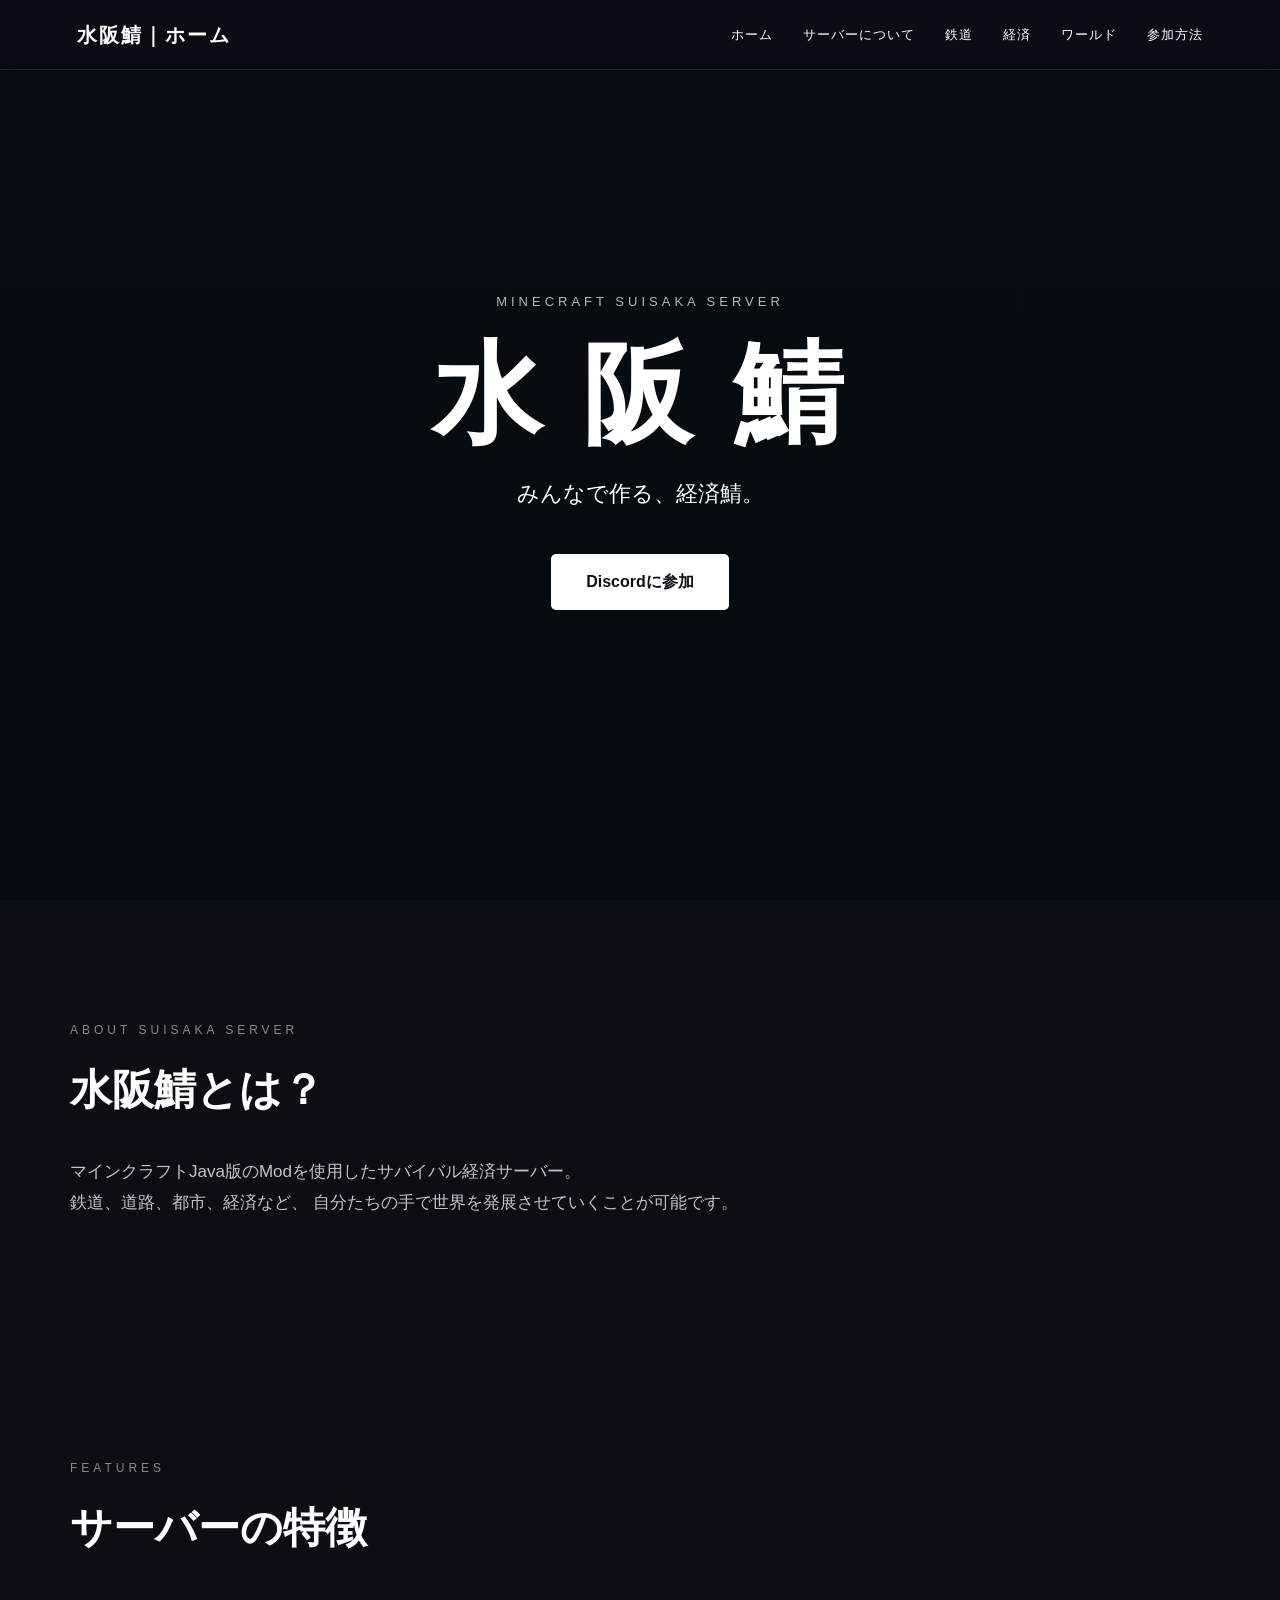
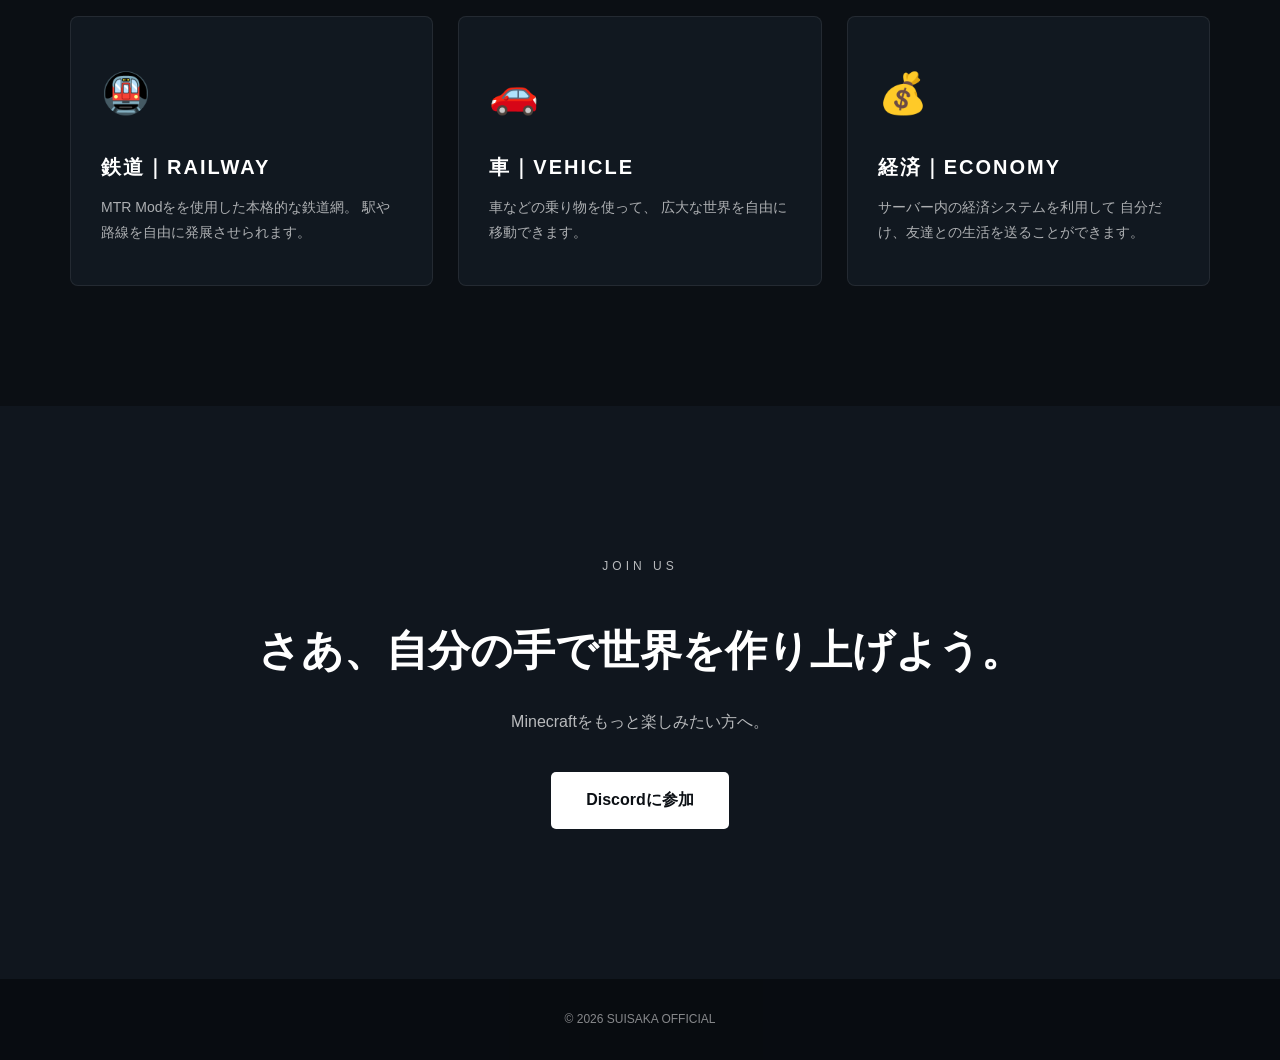
==== index.html @ e2258968 "Update index.html" ====
<!DOCTYPE html>
<html lang="ja">
<head>
    <meta charset="UTF-8">
    <meta name="viewport" content="width=device-width, initial-scale=1.0">

    <title>ホーム・水阪鯖</title>

    <link rel="stylesheet" href="style.css">
</head>

<body>

    <!-- ナビゲーション -->
<header class="header">

    <div class="logo">水阪鯖｜ホーム</div>

    <button class="menu-button" id="menuButton">
        ☰
    </button>

    <nav id="navMenu">
        <a href="index.html">ホーム</a>
        <a href="about.html">サーバーについて</a>
        <a href="railway.html">鉄道</a>
        <a href="economy.html">経済</a>
        <a href="world.html">ワールド</a>
        <a href="#join">参加方法</a>
    </nav>
</header>


    <!-- メインビジュアル -->
    <section id="home" class="hero">

        <div class="hero-content">

            <p class="subtitle">MINECRAFT SUISAKA SERVER</p>

            <h1>水 阪 鯖</h1>

            <p class="catchcopy">
                みんなで作る、経済鯖。
            </p>

            <a href="#join" class="button">
                Discordに参加
            </a>

        </div>

    </section>


    <!-- サーバー紹介 -->
    <section id="about" class="section">

        <p class="section-label">ABOUT SUISAKA SERVER</p>

        <h2>水阪鯖とは？</h2>

        <p class="description">
            マインクラフトJava版のModを使用したサバイバル経済サーバー。<br>
            鉄道、道路、都市、経済など、
            自分たちの手で世界を発展させていくことが可能です。
        </p>

    </section>


    <!-- 特徴 -->
    <section id="features" class="section">

        <p class="section-label">FEATURES</p>

        <h2>サーバーの特徴</h2>

        <div class="features">

            <div class="feature">
                <div class="icon">🚇</div>
                <h3>鉄道｜RAILWAY</h3>
                <p>
                    MTR Modをを使用した本格的な鉄道網。
                    駅や路線を自由に発展させられます。
                </p>
            </div>

            <div class="feature">
                <div class="icon">🚗</div>
                <h3>車｜VEHICLE</h3>
                <p>
                    車などの乗り物を使って、
                    広大な世界を自由に移動できます。
                </p>
            </div>

            <div class="feature">
                <div class="icon">💰</div>
                <h3>経済｜ECONOMY</h3>
                <p>
                    サーバー内の経済システムを利用して
                    自分だけ、友達との生活を送ることができます。
                </p>
            </div>

        </div>

    </section>


    <!-- 参加 -->
    <section id="join" class="join">

        <p class="section-label">JOIN US</p>

        <h2>さあ、自分の手で世界を作り上げよう。</h2>

        <p>
            Minecraftをもっと楽しみたい方へ。
        </p>

        <a href="#" class="button">
            Discordに参加
        </a>

    </section>


    <!-- フッター -->
    <footer>

        <p>© 2026 SUISAKA OFFICIAL</p>

    </footer>

    <script src="script.js"></script>

</body>
</html>
---- style.css ----
* {
    margin: 0;
    padding: 0;
    box-sizing: border-box;
}

html {
    scroll-behavior: smooth;
}

body {
    font-family: Arial, "Noto Sans JP", sans-serif;
    background: #0b0f14;
    color: #ffffff;
    line-height: 1.8;
}


/* HEADER */

.header {
    position: fixed;
    top: 0;
    left: 0;

    width: 100%;
    height: 70px;

    display: flex;
    align-items: center;
    justify-content: space-between;

    padding: 0 6%;

    background: rgba(11, 15, 20, 0.85);
    backdrop-filter: blur(10px);

    border-bottom: 1px solid rgba(255,255,255,0.1);

    z-index: 100;
}

.logo {
    font-size: 20px;
    font-weight: bold;
    letter-spacing: 2px;
}

nav {
    display: flex;
    gap: 30px;
}

nav a {
    color: white;
    text-decoration: none;
    font-size: 13px;
    letter-spacing: 1px;

    transition: 0.3s;
}

nav a:hover {
    opacity: 0.6;
}


/* HERO */

.hero {
    min-height: 100vh;

    display: flex;
    align-items: center;
    justify-content: center;

    text-align: center;

    padding: 120px 20px;

    background:
        linear-gradient(
            rgba(5, 10, 15, 0.65),
            rgba(5, 10, 15, 0.9)
        ),
        url("images/hero.jpg");

    background-size: cover;
    background-position: center;
}

.hero-content {
    max-width: 900px;
}

.subtitle {
    font-size: 13px;
    letter-spacing: 4px;
    opacity: 0.7;

    margin-bottom: 20px;
}

.hero h1 {
    font-size: clamp(50px, 9vw, 110px);
    letter-spacing: 5px;
    line-height: 1.1;

    margin-bottom: 20px;
}

.catchcopy {
    font-size: 22px;
    margin-bottom: 40px;
}


/* BUTTON */

.button {
    display: inline-block;

    padding: 14px 35px;

    background: white;
    color: #0b0f14;

    text-decoration: none;

    font-weight: bold;

    border-radius: 5px;

    transition: 0.3s;
}

.button:hover {
    transform: translateY(-3px);
    opacity: 0.85;
}


/* SECTION */

.section {
    max-width: 1200px;

    margin: auto;

    padding: 120px 30px;
}

.section-label {
    font-size: 12px;
    letter-spacing: 4px;
    opacity: 0.5;

    margin-bottom: 10px;
}

h2 {
    font-size: 42px;
    margin-bottom: 30px;
}

.description {
    font-size: 17px;
    opacity: 0.75;
}


/* FEATURES */

.features {
    display: grid;

    grid-template-columns:
        repeat(3, 1fr);

    gap: 25px;

    margin-top: 50px;
}

.feature {
    padding: 40px 30px;

    background: #111820;

    border: 1px solid rgba(255,255,255,0.08);

    border-radius: 8px;

    transition: 0.3s;
}

.feature:hover {
    transform: translateY(-5px);
}

.icon {
    font-size: 40px;

    margin-bottom: 20px;
}

.feature h3 {
    font-size: 20px;
    letter-spacing: 2px;

    margin-bottom: 10px;
}

.feature p {
    opacity: 0.65;
    font-size: 14px;
}


/* JOIN */

.join {
    text-align: center;

    padding: 150px 20px;

    background: #10161e;
}

.join h2 {
    margin-bottom: 20px;
}

.join p {
    opacity: 0.7;

    margin-bottom: 35px;
}


/* FOOTER */

footer {
    text-align: center;

    padding: 30px;

    background: #070a0e;

    font-size: 12px;

    opacity: 0.5;
}


/* MOBILE */

@media (max-width: 700px) {

    .header {
        padding: 0 20px;
    }

    nav {
        display: none;
    }

    .features {
        grid-template-columns: 1fr;
    }

    h2 {
        font-size: 32px;
    }

}
/* =========================
   ABOUT PAGE
========================= */

.page-hero {
    min-height: 65vh;
    display: flex;
    align-items: center;
    justify-content: center;
    text-align: center;
    padding: 160px 20px 100px;

    background:
        linear-gradient(
            rgba(5,10,15,.7),
            rgba(5,10,15,.95)
        ),
        url("images/hero.jpg");

    background-size: cover;
    background-position: center;
}

.page-hero h1 {
    font-size: clamp(45px, 7vw, 80px);
    letter-spacing: 3px;
    margin-bottom: 15px;
}

.page-hero p:not(.section-label) {
    font-size: 18px;
    opacity: .7;
}

.section strong {
    color: #fff;
}
/* =========================
   RAILWAY PAGE
========================= */

.railway-section {
    max-width: 1200px;
    margin: auto;
    padding: 100px 30px;
}

.railway-section-header {
    margin-bottom: 45px;
}

.railway-section-header h2 {
    margin-bottom: 0;
}


/* Empty Section */

.railway-empty {
    padding: 70px 30px;

    text-align: center;

    background: #111820;

    border: 1px solid rgba(255,255,255,.08);

    border-radius: 8px;

    transition: .3s;
}

.railway-empty:hover {
    transform: translateY(-5px);
    border-color: rgba(255,255,255,.15);
}

.railway-empty-icon {
    font-size: 45px;
    margin-bottom: 20px;
}

.railway-empty h3 {
    font-size: 24px;
    margin-bottom: 12px;
}

.railway-empty p {
    max-width: 600px;
    margin: auto;

    font-size: 14px;

    opacity: .55;
}


/* Railway Page Mobile */

@media (max-width: 700px) {

    .railway-section {
        padding: 80px 20px;
    }

    .railway-empty {
        padding: 55px 20px;
    }

}
/* =========================
   ECONOMY PAGE
========================= */

.economy-section {
    max-width: 1200px;
    margin: auto;
    padding: 100px 30px;
}

.economy-section-header {
    margin-bottom: 45px;
}

.economy-section-header h2 {
    margin-bottom: 0;
}

.economy-empty {
    padding: 70px 30px;
    text-align: center;

    background: #111820;

    border: 1px solid rgba(255,255,255,.08);

    border-radius: 8px;

    transition: .3s;
}

.economy-empty:hover {
    transform: translateY(-5px);

    border-color: rgba(255,255,255,.15);
}

.economy-empty h3 {
    font-size: 24px;

    margin-bottom: 12px;
}

.economy-empty p {
    max-width: 600px;

    margin: auto;

    font-size: 14px;

    opacity: .55;
}


/* =========================
   MOBILE
========================= */

@media (max-width: 700px) {

    .economy-section {
        padding: 80px 20px;
    }

    .economy-empty {
        padding: 55px 20px;
    }

}
/* =========================
   WORLD PAGE
========================= */

.world-section {
    max-width: 1200px;
    margin: auto;
    padding: 100px 30px;
}

.world-section-header {
    margin-bottom: 45px;
}

.world-section-header h2 {
    margin-bottom: 0;
}

.world-empty {
    padding: 70px 30px;
    text-align: center;

    background: #111820;

    border: 1px solid rgba(255,255,255,.08);

    border-radius: 8px;

    transition: .3s;
}

.world-empty:hover {
    transform: translateY(-5px);

    border-color: rgba(255,255,255,.15);
}

.world-empty h3 {
    font-size: 24px;

    margin-bottom: 12px;
}

.world-empty p {
    max-width: 600px;

    margin: auto;

    font-size: 14px;

    opacity: .55;
}


/* =========================
   MOBILE
========================= */

@media (max-width: 700px) {

    .world-section {
        padding: 80px 20px;
    }

    .world-empty {
        padding: 55px 20px;
    }

}
/* =========================
   JOIN PAGE
========================= */

.join-section {
    max-width: 1200px;
    margin: auto;
    padding: 100px 30px;
}

.join-section-header {
    margin-bottom: 45px;
}

.join-section-header h2 {
    margin-bottom: 0;
}

.join-empty {
    padding: 70px 30px;
    text-align: center;

    background: #111820;

    border: 1px solid rgba(255,255,255,.08);

    border-radius: 8px;

    transition: .3s;
}

.join-empty:hover {
    transform: translateY(-5px);

    border-color: rgba(255,255,255,.15);
}

.join-empty h3 {
    font-size: 24px;

    margin-bottom: 12px;
}

.join-empty p {
    max-width: 600px;

    margin: 0 auto 30px;

    font-size: 14px;

    opacity: .55;
}

.join-placeholder {
    opacity: .6;
    cursor: default;
}


/* =========================
   MOBILE MENU
========================= */

.menu-button {
    display: none;
    background: none;
    border: none;
    color: #fff;
    font-size: 30px;
    cursor: pointer;
    padding: 5px;
}


/* =========================
   SMARTPHONE
========================= */

@media (max-width: 700px) {

    .header {
        height: 65px;
        padding: 0 20px;
    }

    .logo {
        font-size: 18px;
    }

    .menu-button {
        display: block;
        z-index: 200;
    }

    #navMenu {
        display: none;

        position: absolute;
        top: 65px;
        left: 0;

        width: 100%;

        flex-direction: column;
        gap: 0;

        background: rgba(11, 15, 20, 0.97);

        border-bottom: 1px solid rgba(255,255,255,.1);

        backdrop-filter: blur(10px);

        z-index: 150;
    }

    #navMenu.active {
        display: flex !important;
    }

    #navMenu a {
        display: block;
        width: 100%;

        padding: 18px 25px;

        border-bottom: 1px solid rgba(255,255,255,.06);

        font-size: 14px;
    }

    #navMenu a:hover {
        background: rgba(255,255,255,.05);
        opacity: 1;
    }

}
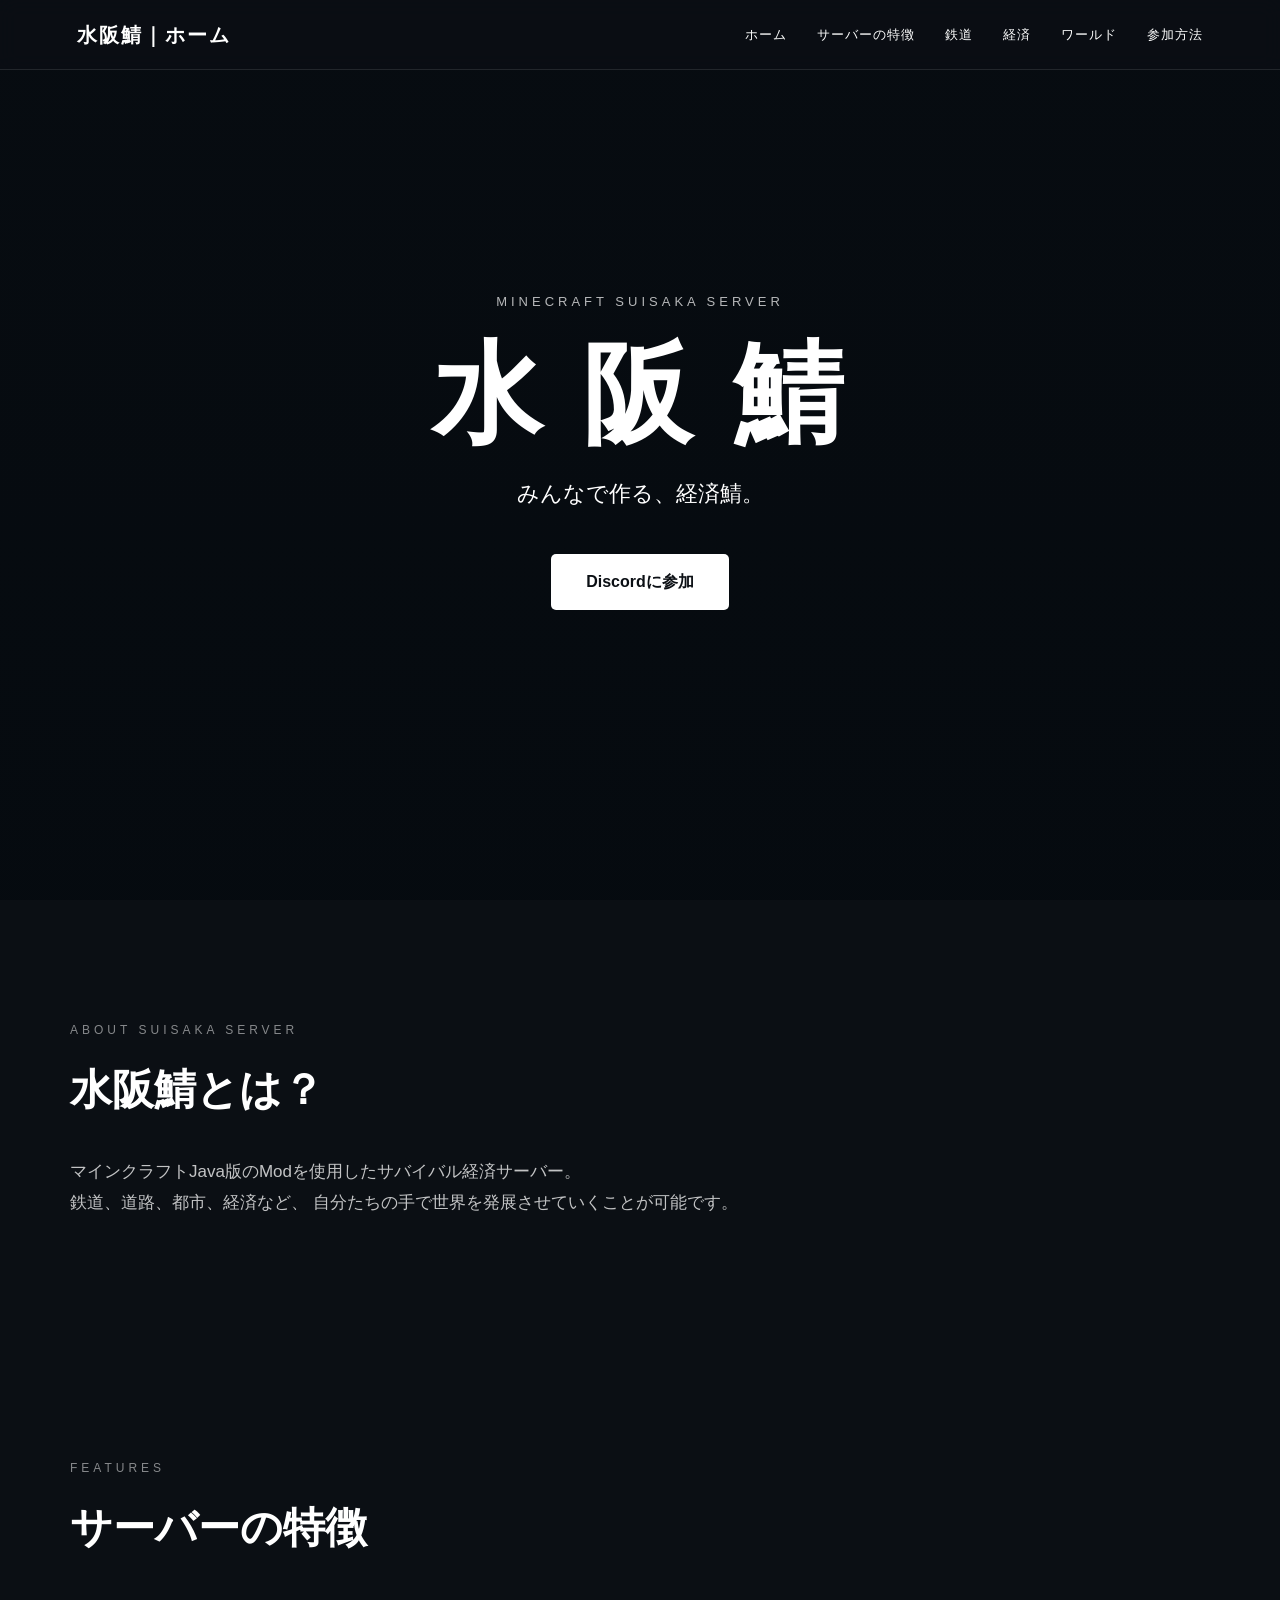
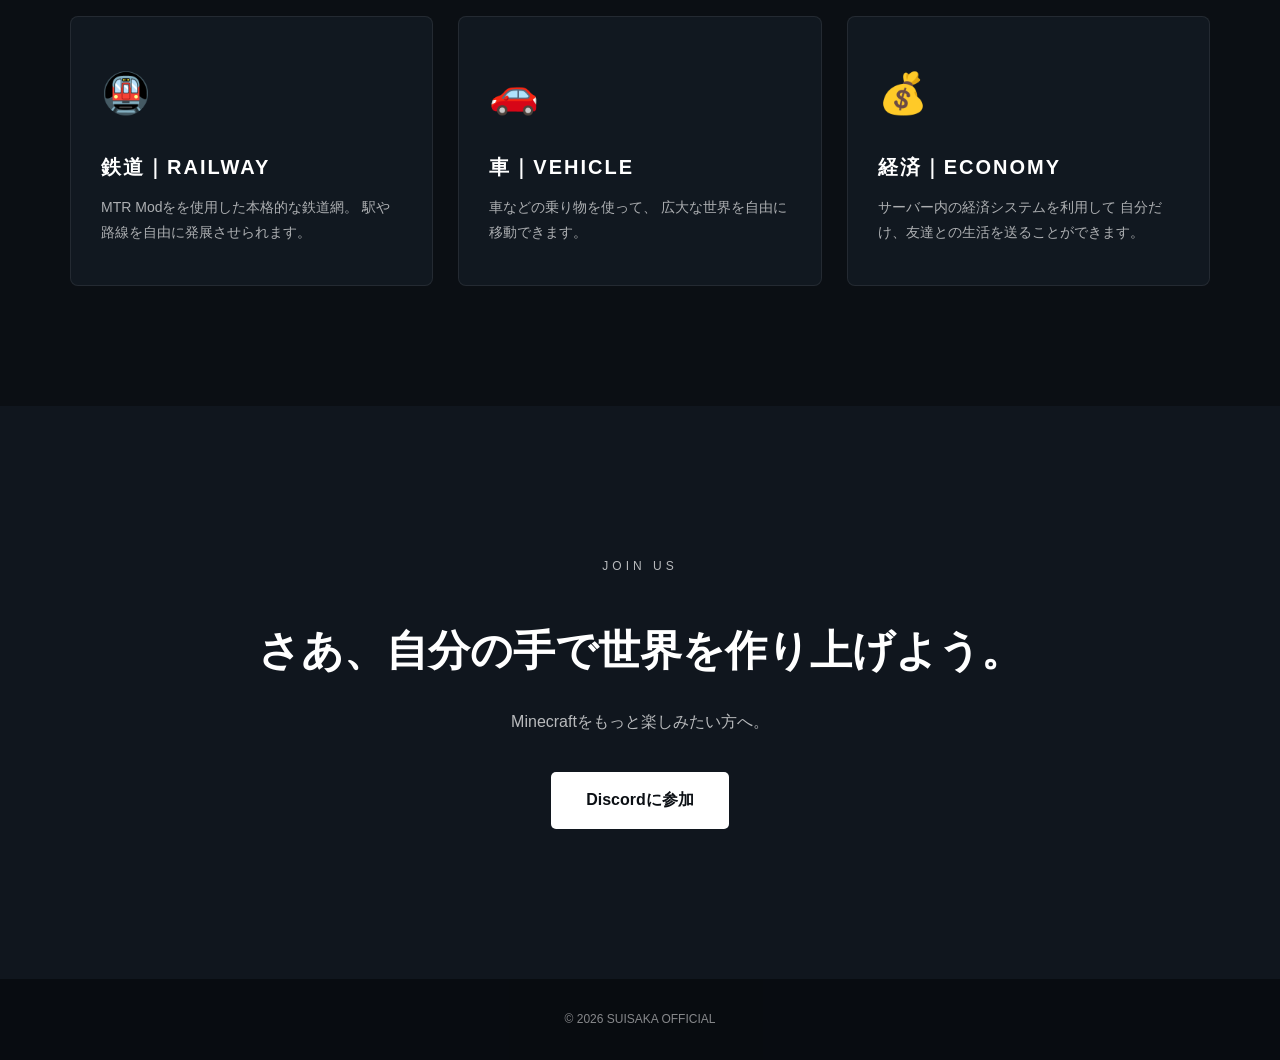
==== commit a4ab7295: "Update index.html" ====
--- a/index.html
+++ b/index.html
@@ -22,7 +22,7 @@
 
     <nav id="navMenu">
         <a href="index.html">ホーム</a>
-        <a href="about.html">サーバーについて</a>
+        <a href="about.html">サーバーの特徴</a>
         <a href="railway.html">鉄道</a>
         <a href="economy.html">経済</a>
         <a href="world.html">ワールド</a>
@@ -134,8 +134,13 @@
         <p>© 2026 SUISAKA OFFICIAL</p>
 
     </footer>
+<script>
+    const menuButton = document.getElementById("menuButton");
+    const navMenu = document.getElementById("navMenu");
 
-    <script src="script.js"></script>
-
+    menuButton.addEventListener("click", () => {
+        navMenu.classList.toggle("active");
+    });
+</script>
 </body>
 </html>
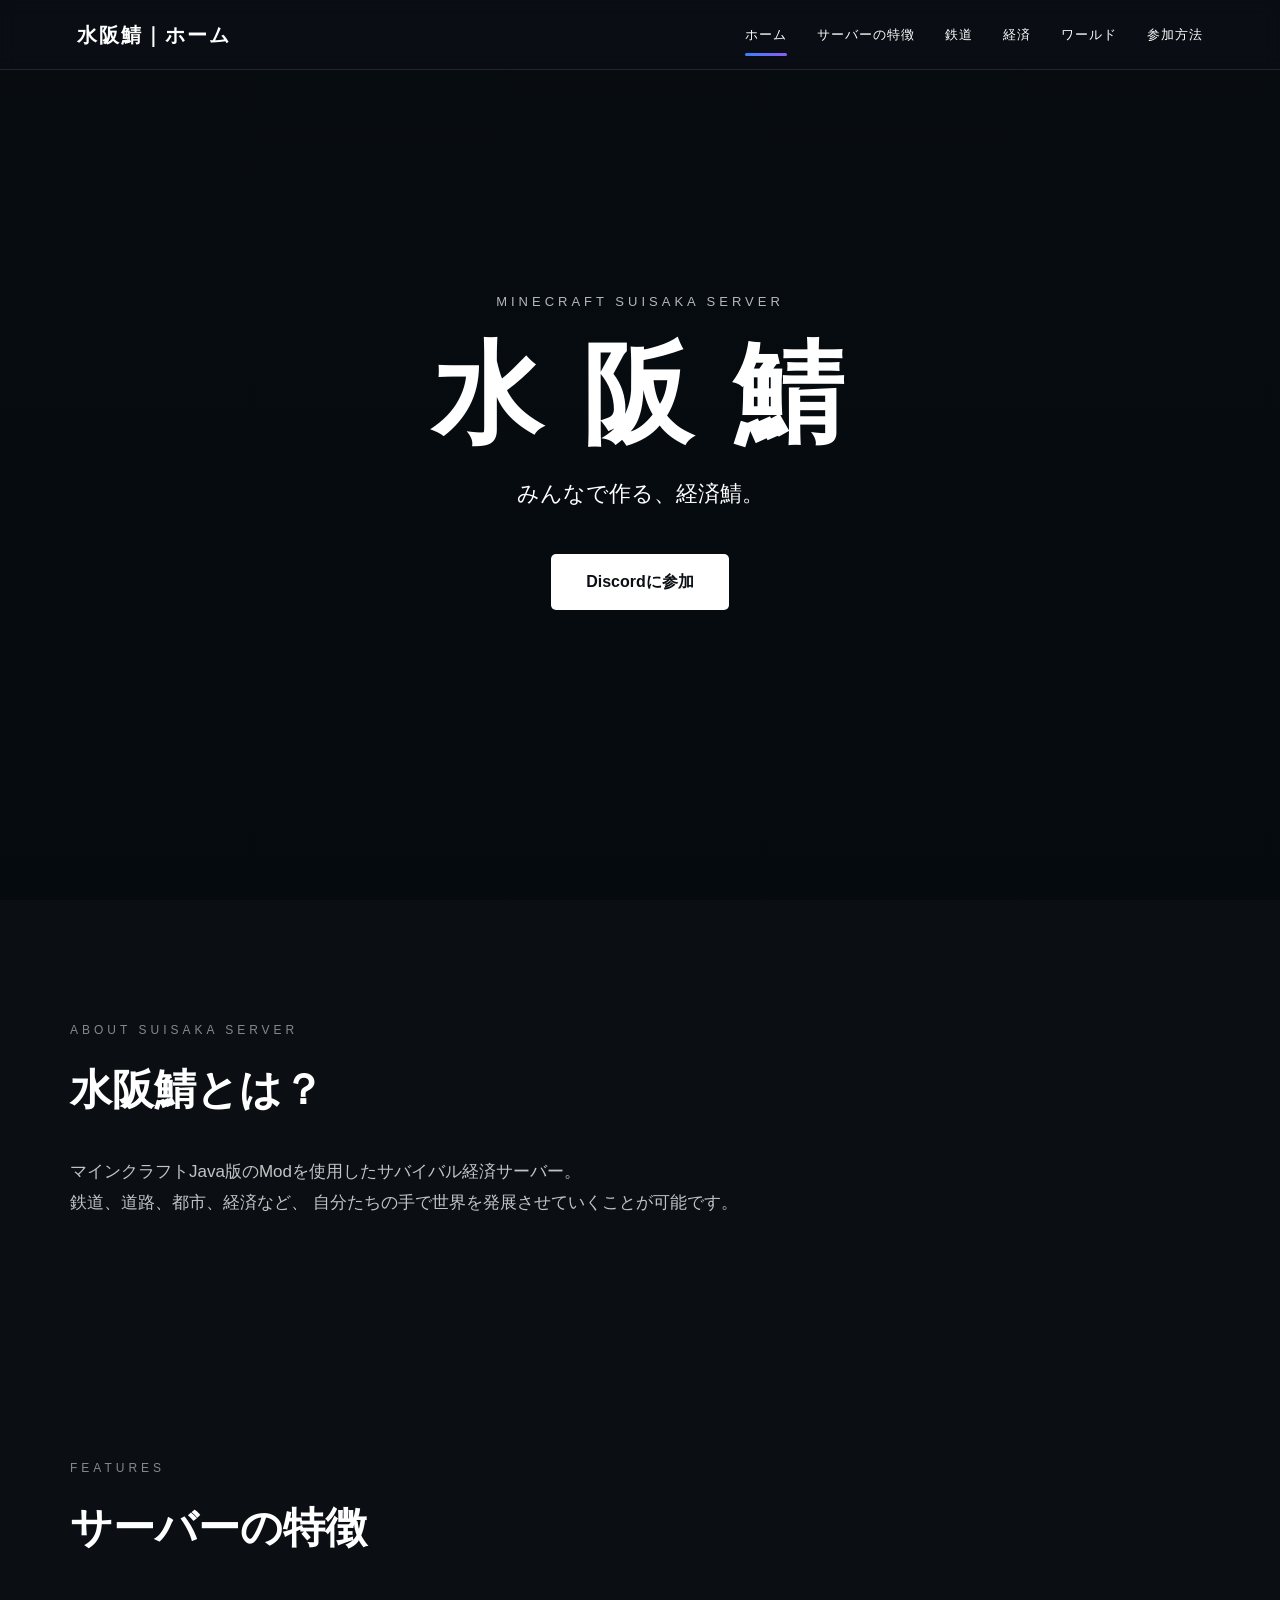
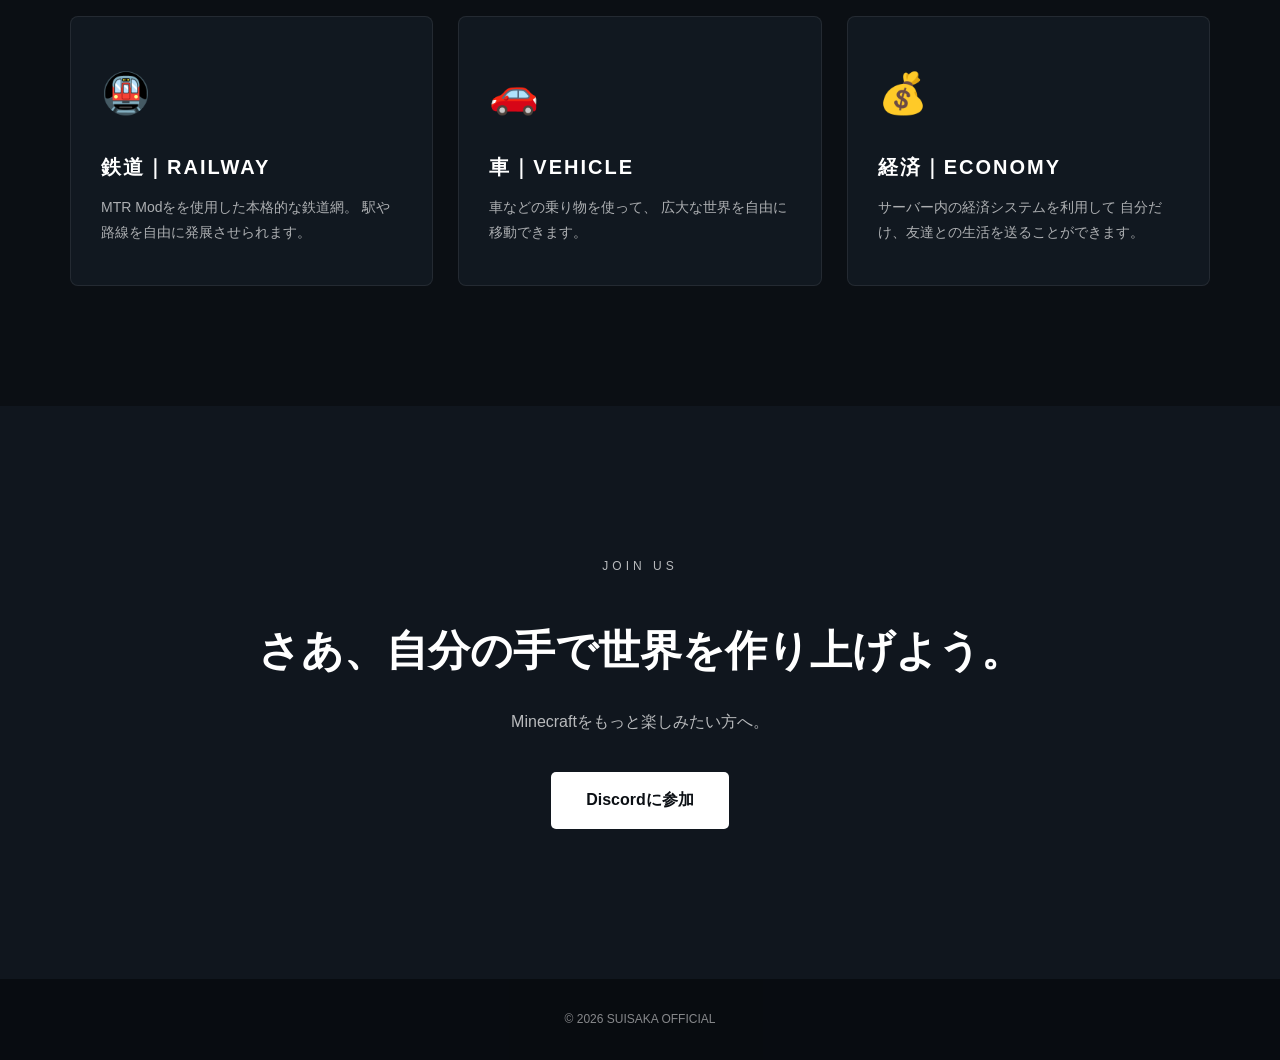
==== commit e86c2520: "Update index.html" ====
--- a/index.html
+++ b/index.html
@@ -21,7 +21,7 @@
     </button>
 
     <nav id="navMenu">
-        <a href="index.html">ホーム</a>
+        <a href="index.html" class="active">ホーム</a>
         <a href="about.html">サーバーの特徴</a>
         <a href="railway.html">鉄道</a>
         <a href="economy.html">経済</a>
--- a/style.css
+++ b/style.css
@@ -658,3 +658,33 @@
     }
 
 }
+/* =========================
+   ACTIVE MENU
+========================= */
+
+@media (min-width: 701px) {
+
+    nav a {
+        position: relative;
+    }
+
+    nav a.active::after {
+        content: "";
+
+        position: absolute;
+        left: 0;
+        bottom: -10px;
+
+        width: 100%;
+        height: 3px;
+
+        background: linear-gradient(
+            90deg,
+            #3b82f6,
+            #8b5cf6
+        );
+
+        border-radius: 10px;
+    }
+
+}
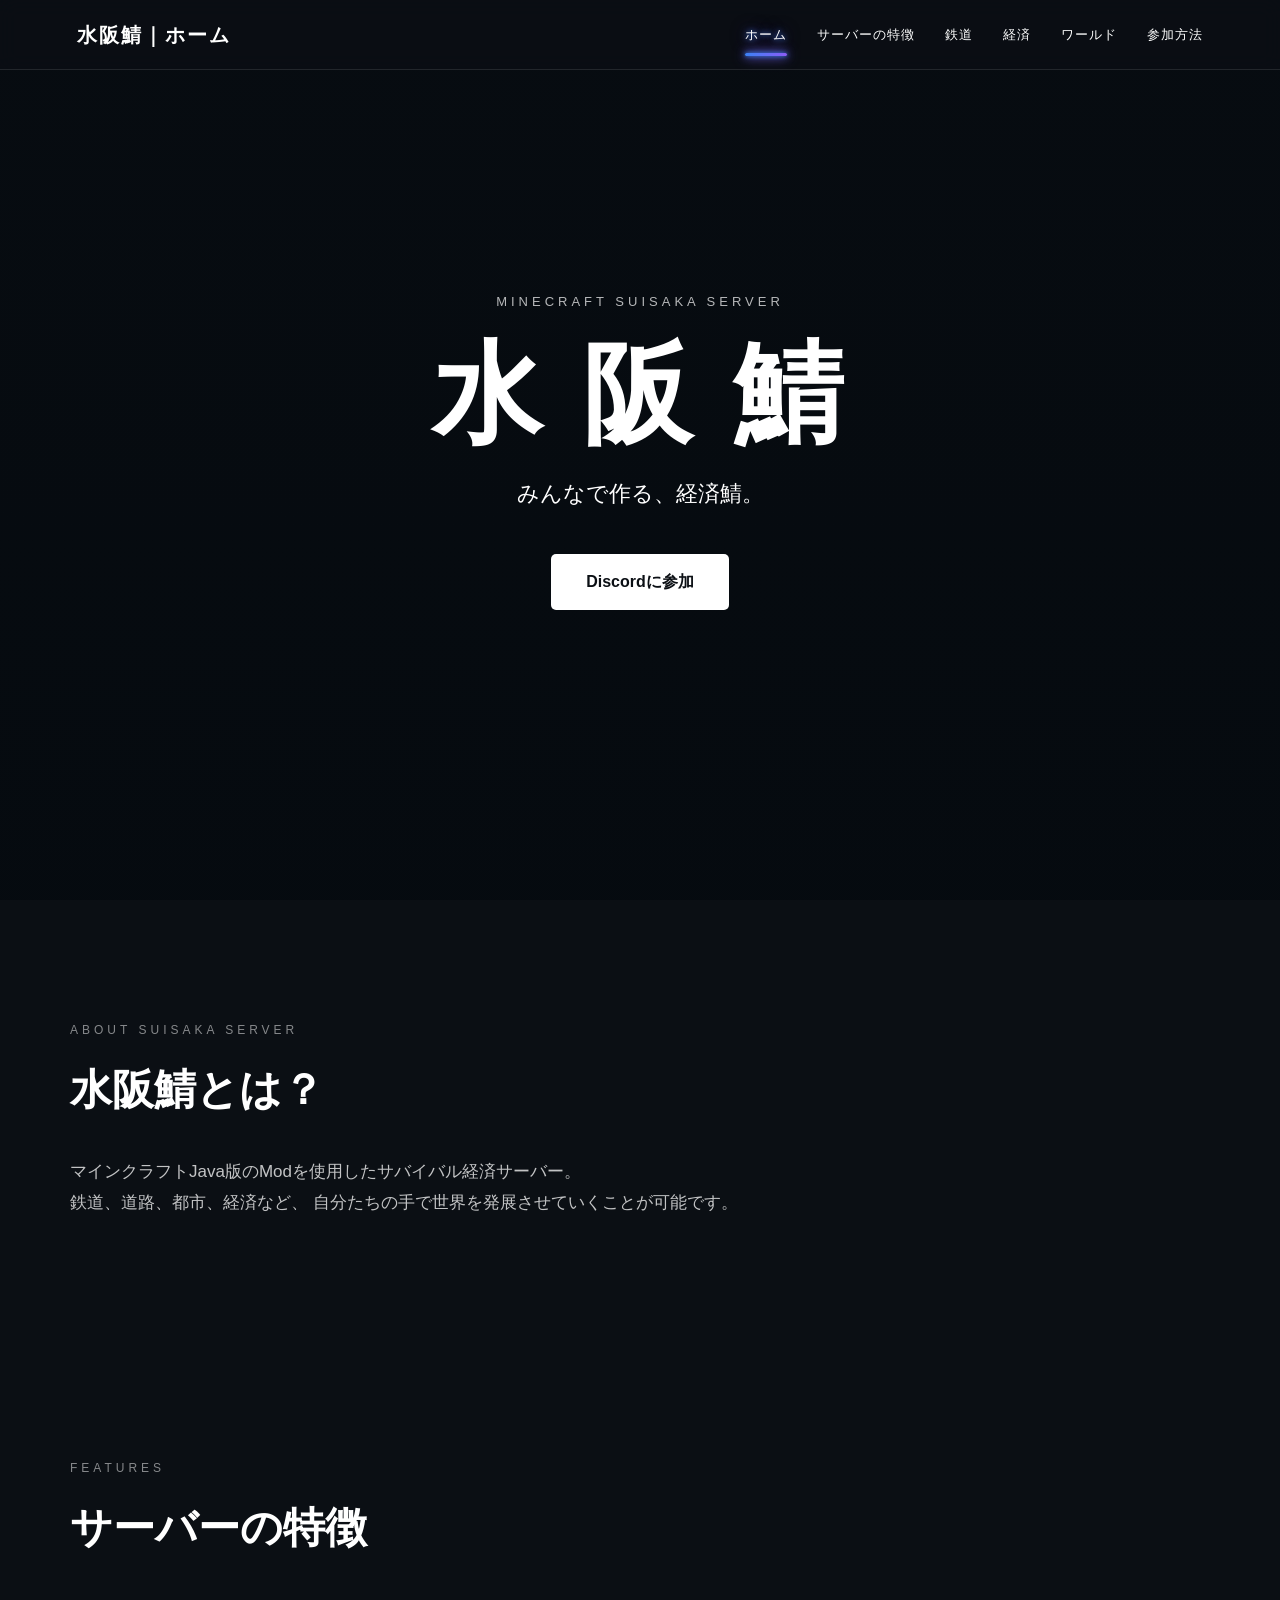
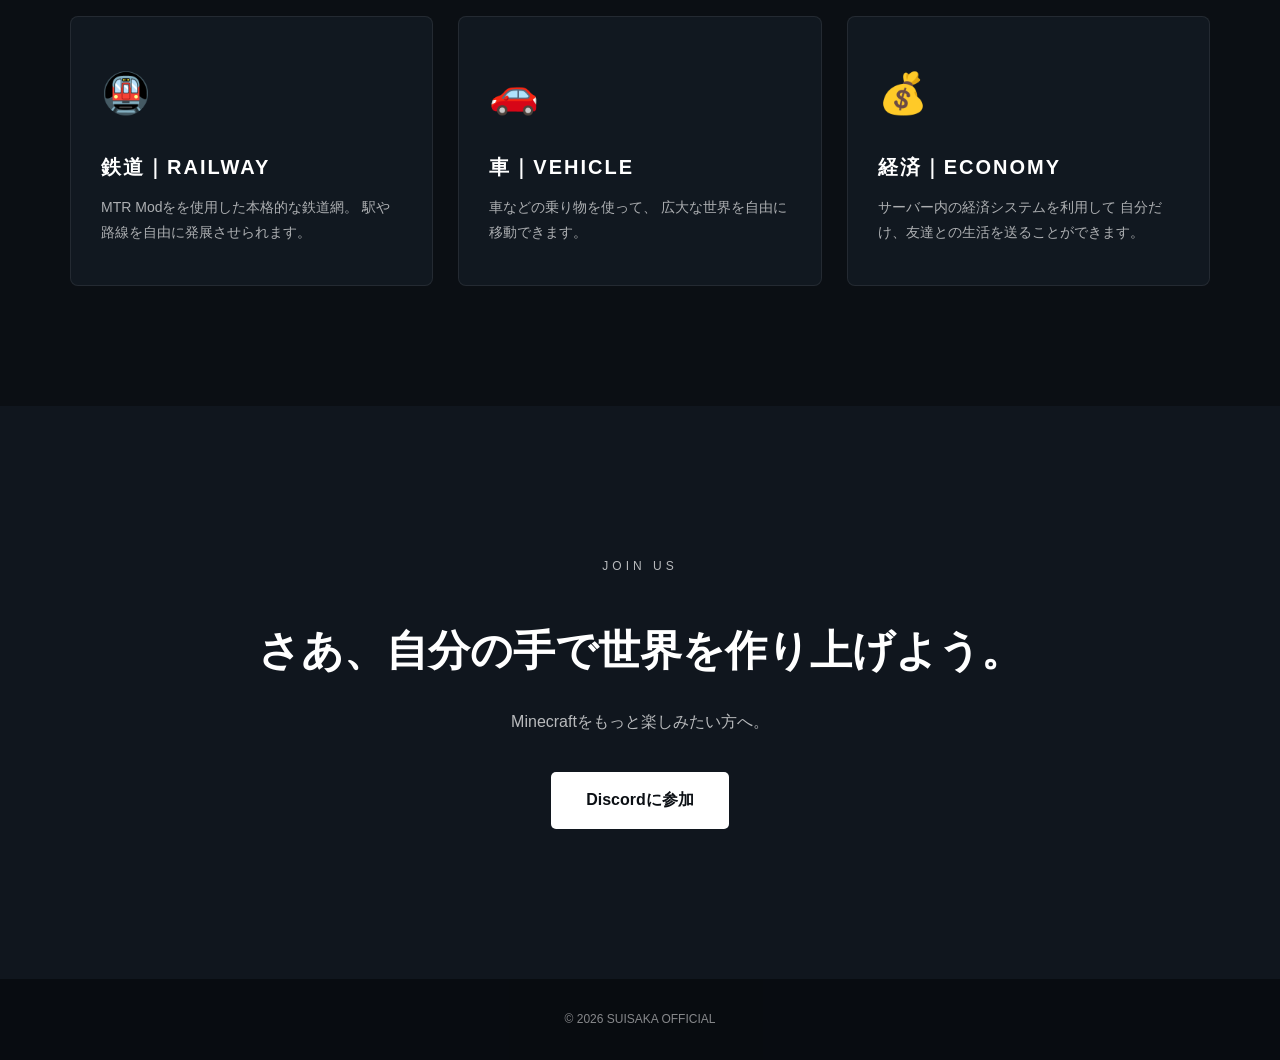
==== commit ed116710: "Update index.html" ====
--- a/index.html
+++ b/index.html
@@ -26,7 +26,7 @@
         <a href="railway.html">鉄道</a>
         <a href="economy.html">経済</a>
         <a href="world.html">ワールド</a>
-        <a href="#join">参加方法</a>
+        <a href="join.html">参加方法</a>
     </nav>
 </header>
 
--- a/style.css
+++ b/style.css
@@ -369,7 +369,76 @@
 
     opacity: .55;
 }
-
+/* =========================
+   RAILWAY CARDS
+========================= */
+
+.railway-cards {
+    display: flex;
+    flex-direction: column;
+    gap: 25px;
+}
+
+.railway-card {
+    display: flex;
+    align-items: center;
+
+    width: 100%;
+    min-height: 150px;
+
+    padding: 30px 45px;
+
+    background: #111820;
+    border: 1px solid rgba(255,255,255,.08);
+    border-radius: 10px;
+
+    color: #fff;
+    text-decoration: none;
+
+    transition: .3s;
+}
+
+.railway-card:hover {
+    transform: translateX(8px);
+
+    border-color: rgba(139, 92, 246, .5);
+
+    box-shadow:
+        0 0 15px rgba(59, 130, 246, .15),
+        0 0 30px rgba(139, 92, 246, .1);
+}
+
+.railway-card-icon {
+    font-size: 50px;
+    margin-right: 30px;
+}
+
+.railway-card h3 {
+    font-size: 32px;
+    font-weight: bold;
+    margin: 0;
+}
+
+
+/* スマートフォン */
+
+@media (max-width: 700px) {
+
+    .railway-card {
+        min-height: 120px;
+        padding: 25px 25px;
+    }
+
+    .railway-card-icon {
+        font-size: 38px;
+        margin-right: 20px;
+    }
+
+    .railway-card h3 {
+        font-size: 24px;
+    }
+
+}
 
 /* Railway Page Mobile */
 
@@ -664,20 +733,44 @@
 
 @media (min-width: 701px) {
 
+    /* メニュー全体 */
     nav a {
         position: relative;
-    }
+        transition:
+            color 0.3s ease,
+            text-shadow 0.3s ease;
+    }
+
+    /* =========================
+       選択中の文字
+    ========================= */
+
+    nav a.active {
+        color: #ffffff;
+
+        /* 青〜紫の光 */
+        text-shadow:
+            0 0 5px rgba(59, 130, 246, 0.8),
+            0 0 10px rgba(99, 102, 241, 0.7),
+            0 0 18px rgba(139, 92, 246, 0.5);
+    }
+
+    /* =========================
+       選択中の下線
+    ========================= */
 
     nav a.active::after {
         content: "";
 
         position: absolute;
+
         left: 0;
         bottom: -10px;
 
         width: 100%;
         height: 3px;
 
+        /* 青 → 紫 */
         background: linear-gradient(
             90deg,
             #3b82f6,
@@ -685,6 +778,43 @@
         );
 
         border-radius: 10px;
-    }
-
-}
+
+        /* 下線を発光 */
+        box-shadow:
+            0 0 4px #3b82f6,
+            0 0 8px #6366f1,
+            0 0 14px #8b5cf6;
+    }
+
+}
+/* =========================
+   JOIN TEXT
+========================= */
+
+.join-text {
+    max-width: 700px;
+    margin: 0 auto 30px;
+    font-size: 14px;
+    opacity: .65;
+}
+
+.join-list {
+    max-width: 700px;
+    margin: 0 auto;
+    text-align: left;
+}
+
+.join-list p {
+    margin-bottom: 14px;
+    font-size: 14px;
+    opacity: .75;
+}
+
+.join-list .note {
+    margin-top: 20px;
+    padding: 12px 15px;
+    background: rgba(139, 92, 246, 0.08);
+    border-left: 3px solid #8b5cf6;
+    border-radius: 4px;
+    opacity: .7;
+}
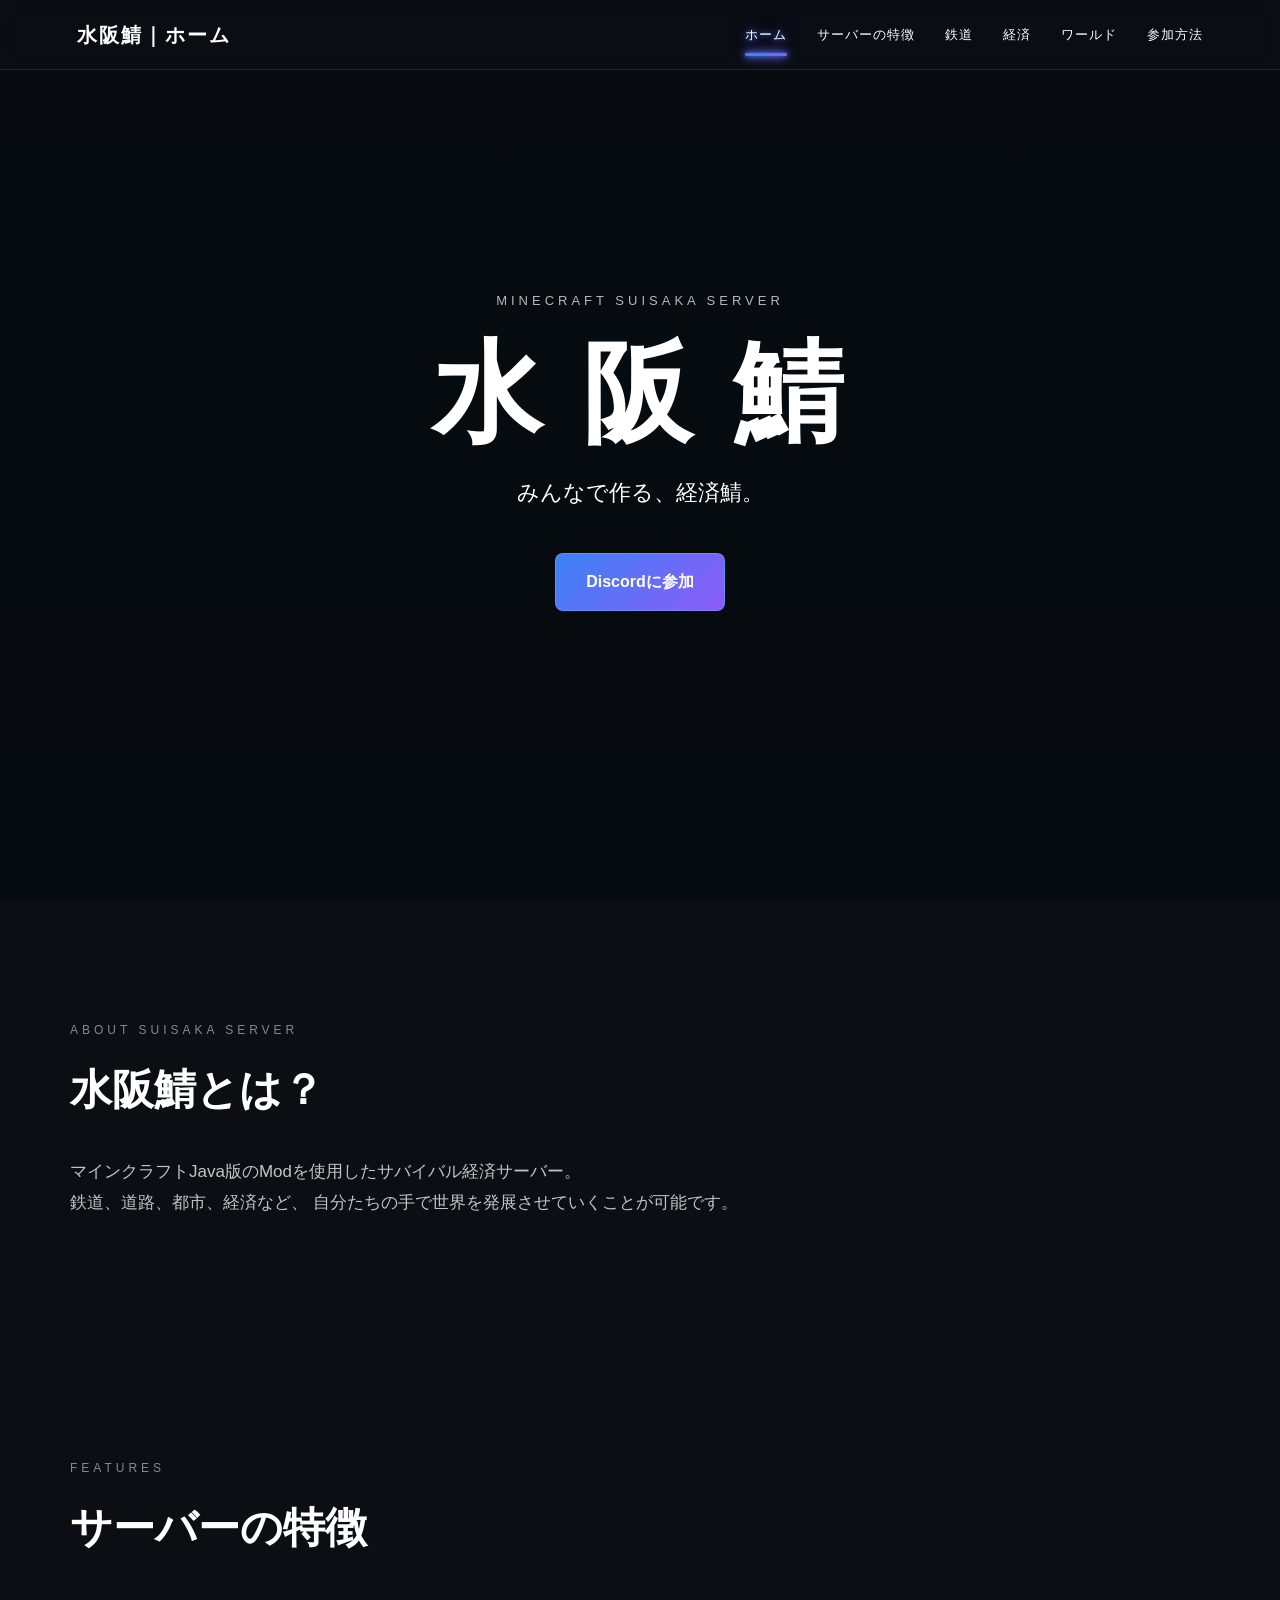
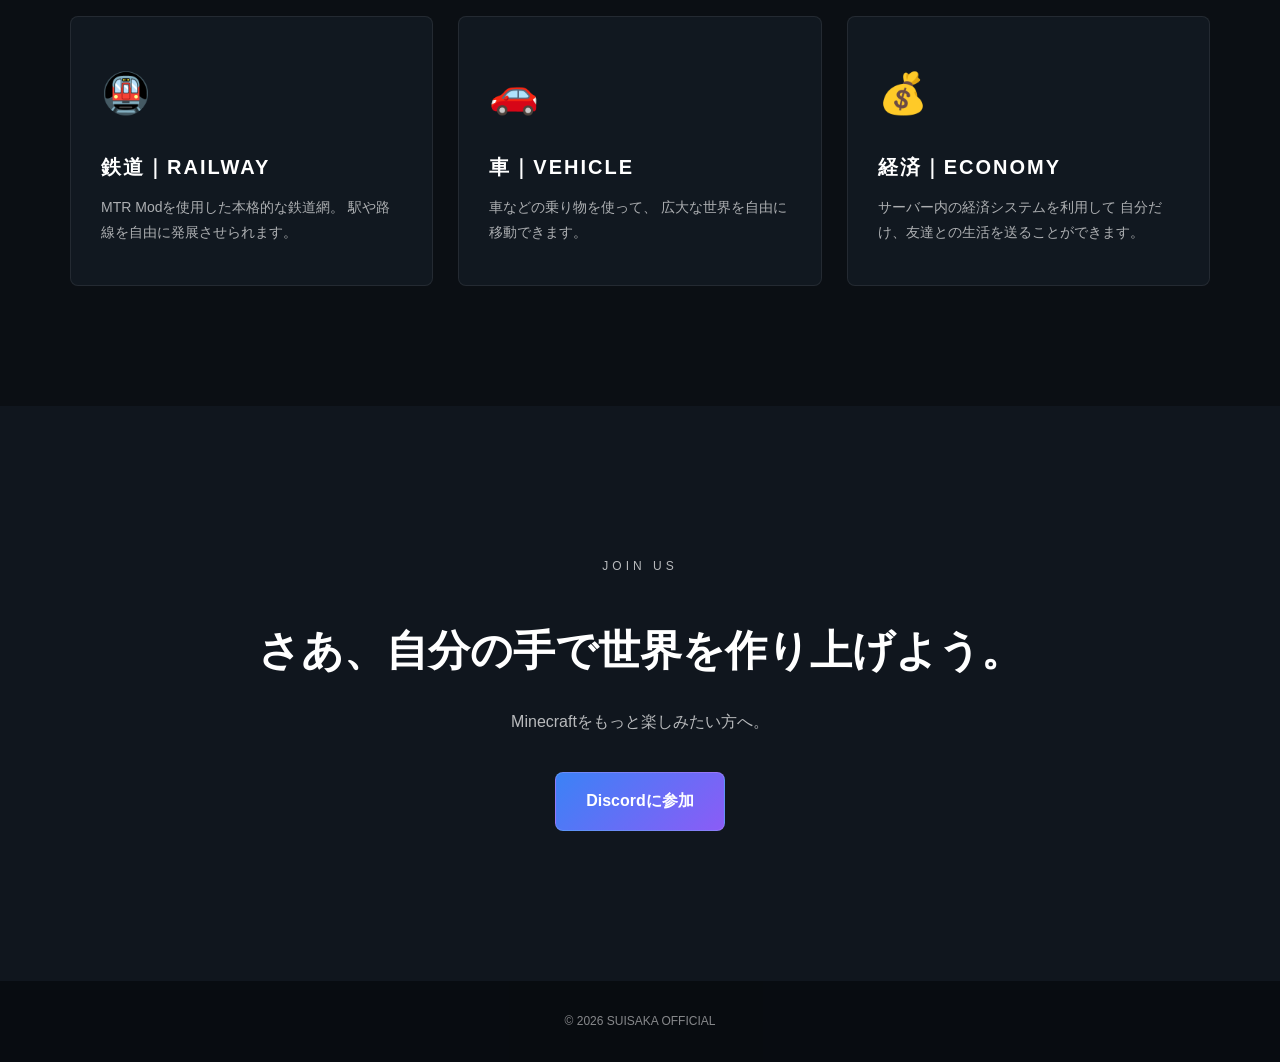
==== commit 7d41babb: "Update index.html" ====
--- a/index.html
+++ b/index.html
@@ -82,7 +82,7 @@
                 <div class="icon">🚇</div>
                 <h3>鉄道｜RAILWAY</h3>
                 <p>
-                    MTR Modをを使用した本格的な鉄道網。
+                    MTR Modを使用した本格的な鉄道網。
                     駅や路線を自由に発展させられます。
                 </p>
             </div>
--- a/style.css
+++ b/style.css
@@ -119,26 +119,37 @@
 
 .button {
     display: inline-block;
-
-    padding: 14px 35px;
-
-    background: white;
-    color: #0b0f14;
-
+    padding: 14px 30px;
+
+    background: linear-gradient(135deg, #3b82f6, #8b5cf6);
+
+    color: #fff;
     text-decoration: none;
-
     font-weight: bold;
 
-    border-radius: 5px;
-
-    transition: 0.3s;
+    border-radius: 8px;
+
+    border: 1px solid rgba(255, 255, 255, 0.15);
+
+    box-shadow:
+        0 0 0 rgba(59, 130, 246, 0);
+
+    transition:
+        transform 0.3s ease,
+        box-shadow 0.3s ease,
+        filter 0.3s ease;
 }
 
 .button:hover {
     transform: translateY(-3px);
-    opacity: 0.85;
-}
-
+
+    filter: brightness(1.1);
+
+    box-shadow:
+        0 0 10px rgba(59, 130, 246, 0.7),
+        0 0 25px rgba(99, 102, 241, 0.6),
+        0 0 45px rgba(139, 92, 246, 0.45);
+}
 
 /* SECTION */
 
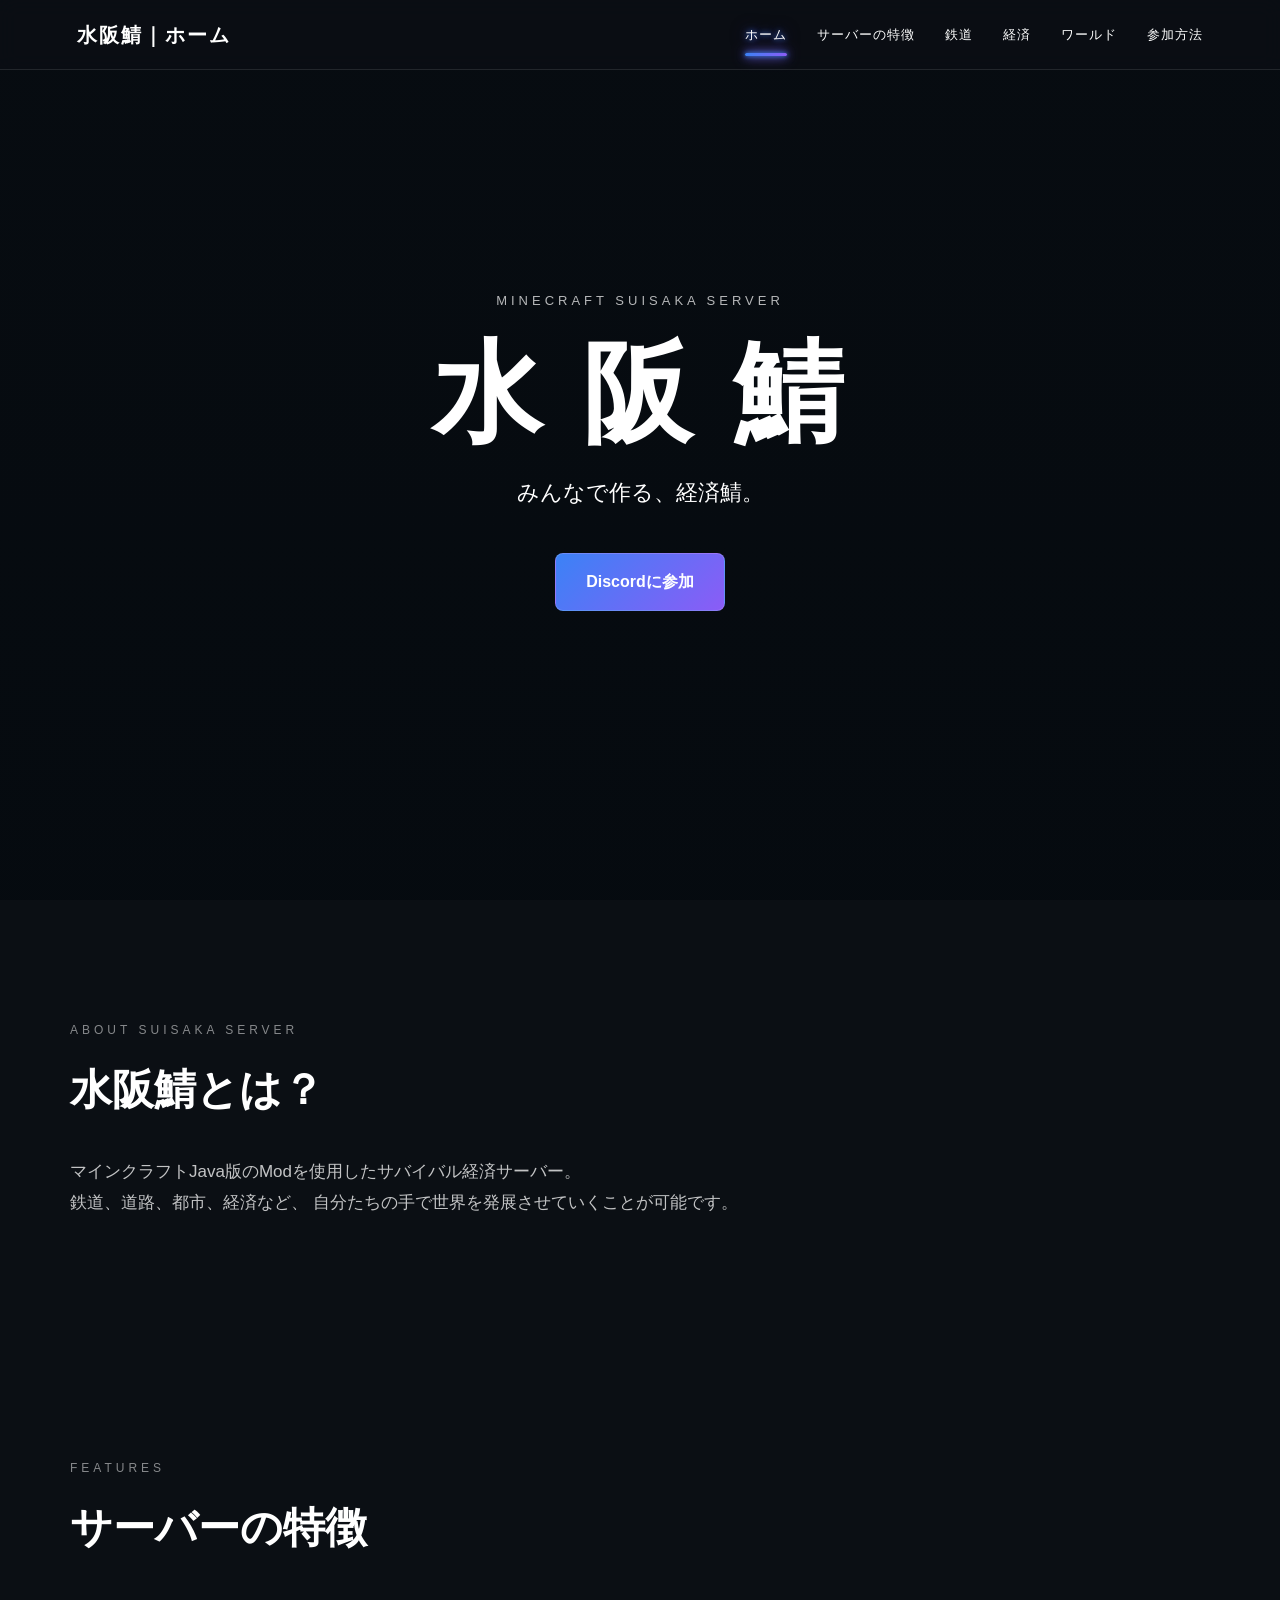
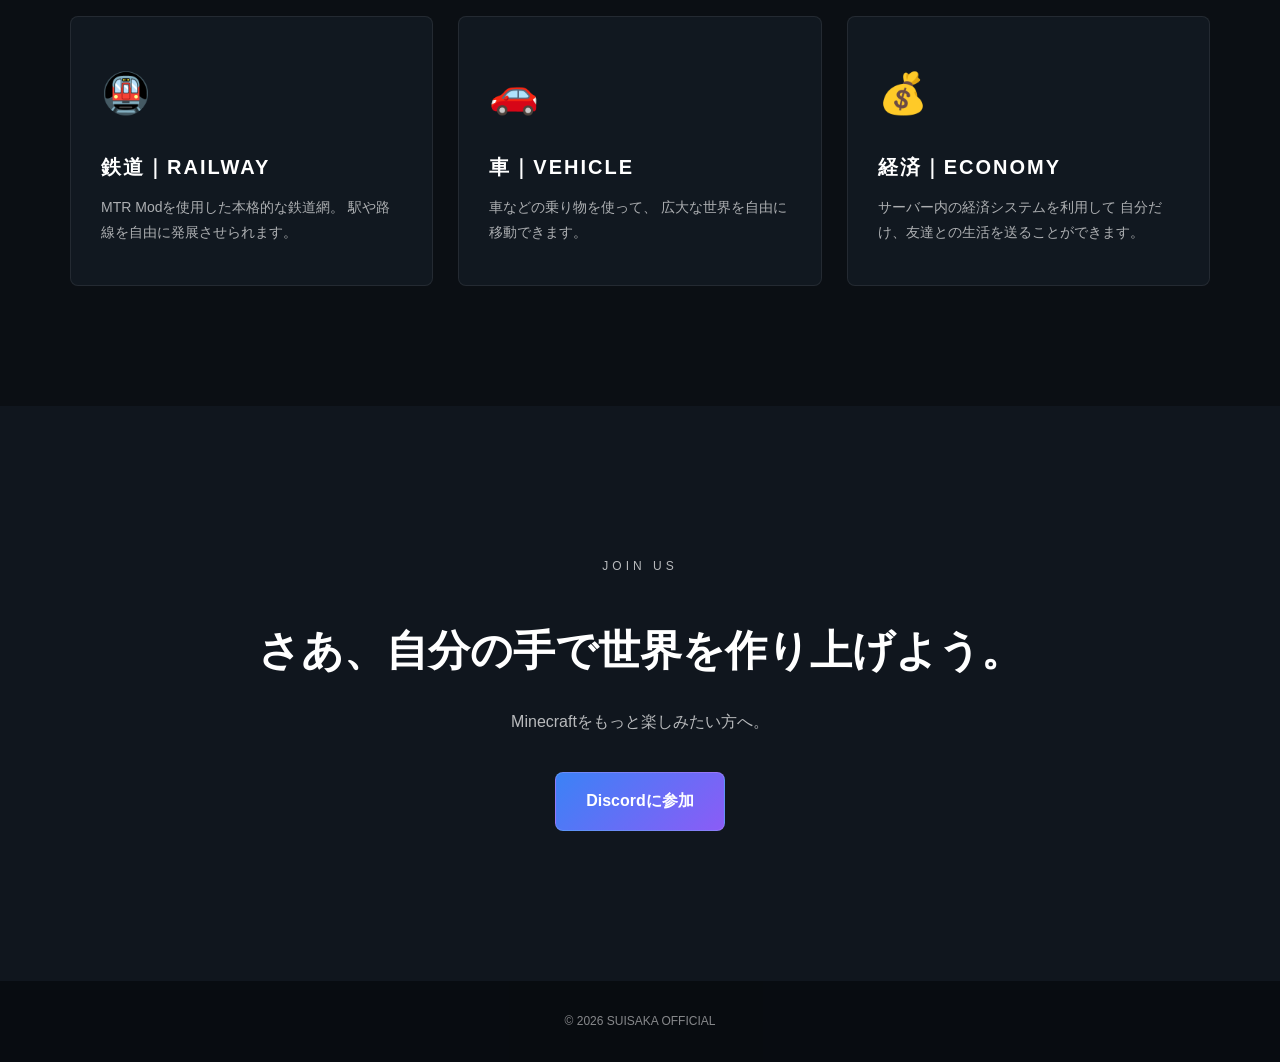
==== commit 842cb500: "Update index.html" ====
--- a/index.html
+++ b/index.html
@@ -14,7 +14,9 @@
     <!-- ナビゲーション -->
 <header class="header">
 
-    <div class="logo">水阪鯖｜ホーム</div>
+<div class="logo">
+    <span class="logo-main">水阪鯖｜</span><span class="logo-page">ホーム</span>
+</div>
 
     <button class="menu-button" id="menuButton">
         ☰
--- a/style.css
+++ b/style.css
@@ -829,3 +829,27 @@
     border-radius: 4px;
     opacity: .7;
 }
+.logo {
+    display: flex;
+    align-items: center;
+}
+
+.logo span {
+    display: inline-block;
+    opacity: 0;
+    transform: translateX(-20px);
+
+    animation: logoSlide 0.6s ease-out forwards;
+}
+
+@keyframes logoSlide {
+    from {
+        opacity: 0;
+        transform: translateX(-20px);
+    }
+
+    to {
+        opacity: 1;
+        transform: translateX(0);
+    }
+}
